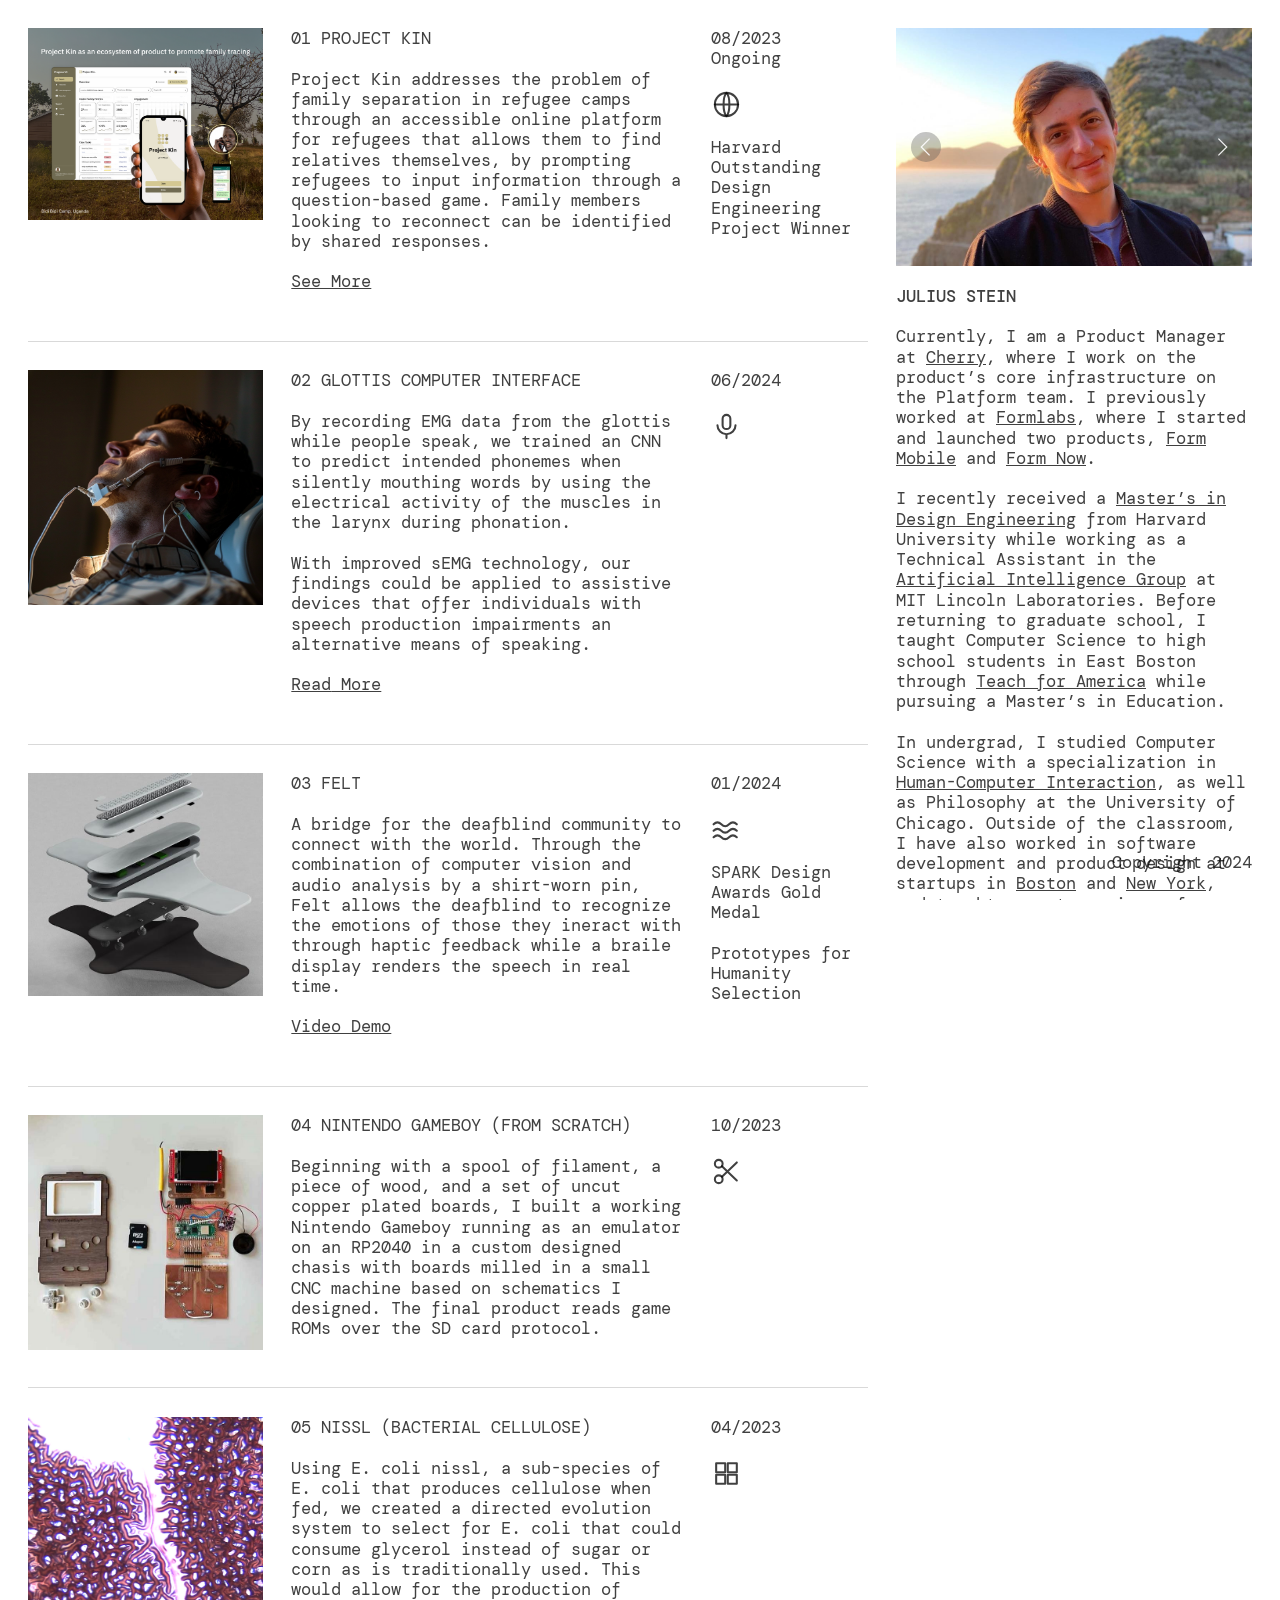
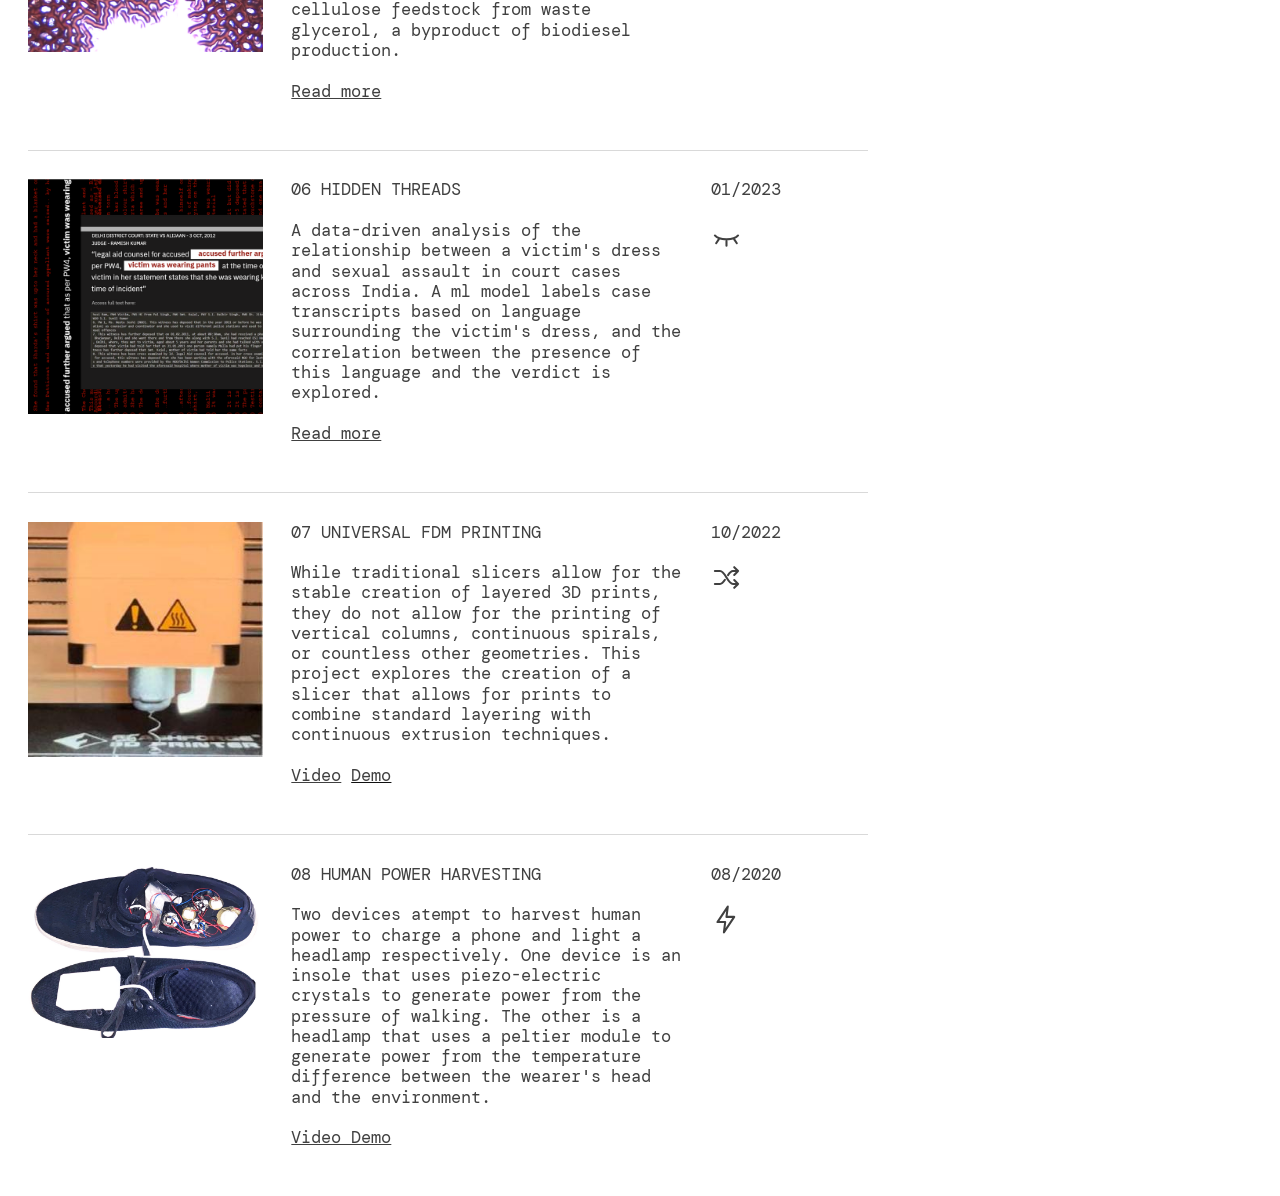
==== index.html @ 25048af4 "initial commit" ====
<!DOCTYPE html>
<html lang="en">
<head>
<meta charset="utf-8">
<meta name="viewport" content="width=device-width, initial-scale=1">
<title>Julius Stein</title>
<meta name="description" content="Julius Stein">
<meta property="og:title" content="Julius Stein">
<meta property="og:url" content="https://juliusstein.com">
<meta property="og:type" content="website">
<meta property="og:image" content="https://juliusstein.com/images/headshot-og.jpeg">
<meta name="twitter:card" content="summary_large_image">
<meta name="twitter:title" content="Julius Stein">
<link rel="icon" href="images/favicon.ico" sizes="any">
<link rel="preconnect" href="https://fonts.googleapis.com">
<link rel="preconnect" href="https://fonts.gstatic.com" crossorigin>
<link href="https://fonts.googleapis.com/css2?family=DM+Mono:wght@400;500&display=swap" rel="stylesheet">
<link rel="stylesheet" href="style.css">
</head>
<body>

<aside class="panel">
  <div class="slideshow" id="slideshow" aria-label="Photos of Julius">
    <div class="slides">
      <img class="slide active" src="images/headshot-1.jpg" data-fallback="https://freight.cargo.site/w/1000/q/75/i/K1742128180069906181771671910845/IMG-20240424-WA0009.jpg" alt="Julius Stein" width="1000" height="667">
      <img class="slide" src="images/headshot-2.jpg" data-fallback="https://freight.cargo.site/w/1000/q/75/i/G1742120150423571824888368085437/IMG-20240424-WA0008.jpg" alt="Julius Stein" width="1000" height="667">
      <img class="slide" src="images/headshot-3.jpg" data-fallback="https://freight.cargo.site/w/580/q/75/i/J1743443464410953806624097319357/WhatsApp-Image-2024-04-25-at-17.18.12_893aa826.jpg" alt="Julius Stein" width="580" height="387">
    </div>
    <button class="nav prev" aria-label="Previous photo"><svg viewBox="0 0 36 36"><circle cx="18" cy="18" r="18"/><path d="M22.3 28l-10-10 10-10"/></svg></button>
    <button class="nav next" aria-label="Next photo"><svg viewBox="0 0 36 36"><circle cx="18" cy="18" r="18"/><path d="M22.3 28l-10-10 10-10"/></svg></button>
  </div>

  <p class="name"><b>JULIUS STEIN</b></p>

  <p>Currently, I am a Product Manager at <a href="https://withcherry.com/" target="_blank" rel="noopener">Cherry</a>, where I work on the product’s core infrastructure on the Platform team. I previously worked at <a href="https://formlabs.com/" target="_blank" rel="noopener">Formlabs</a>, where I started and launched two products, <a href="https://now.formlabs.com/" target="_blank" rel="noopener">Form Mobile</a> and <a href="https://formlabs.com/software/form-mobile/" target="_blank" rel="noopener">Form Now</a>.</p>

  <p>I recently received a <a href="https://mde.harvard.edu/" target="_blank" rel="noopener">Master’s in Design Engineering</a> from Harvard University while working as a Technical Assistant in the <a href="https://www.ll.mit.edu/r-d/technology-office/artificial-intelligence-technology" target="_blank" rel="noopener">Artificial Intelligence Group</a> at MIT Lincoln Laboratories. Before returning to graduate school, I taught Computer Science to high school students in East Boston through <a href="https://www.teachforamerica.org/massachusetts" target="_blank" rel="noopener">Teach for America</a> while pursuing a Master’s in Education.</p>

  <p>In undergrad, I studied Computer Science with a specialization in <a href="https://lab.plopes.org/" target="_blank" rel="noopener">Human-Computer Interaction</a>, as well as Philosophy at the University of Chicago. Outside of the classroom, I have also worked in software development and product design at startups in <a href="https://www.snapapp.com/" target="_blank" rel="noopener">Boston</a> and <a href="https://www.bioliteenergy.com/" target="_blank" rel="noopener">New York</a>, and taught computer science for a number of <a href="https://www.wearebgc.org/" target="_blank" rel="noopener">non-profits</a>.</p>

  <p class="links">
    <a href="https://www.linkedin.com/in/julius-stein/">LinkedIn</a><br>
    <a href="https://github.com/JuliusStein">GitHub</a><br>
    <a href="https://harvard.academia.edu/JuliusStein">Publications</a><br>
    <a href="mailto:juliusastein@gmail.com">Email</a>
  </p>
</aside>

<main class="projects" id="overview">

  <!-- 01 -->
  <section class="project">
    <div class="col-media"><img src="images/kin.png" data-fallback="https://freight.cargo.site/w/700/q/75/i/T1921639459053810004922254768573/SquarePic.png" alt="Project Kin" width="1325" height="1080"></div>
    <div class="col-text">
      <p>01&nbsp;PROJECT&nbsp;KIN</p>
      <p>Project Kin addresses the problem of family separation in refugee camps through an accessible online platform for refugees that allows them to find relatives themselves, by prompting refugees to input information through a question-based game. Family members looking to reconnect can be identified by shared responses.</p>
      <p><a href="page-1.html">See More</a></p>
    </div>
    <div class="col-meta">
      <p>08/2023<br>Ongoing</p>
      <span class="icon" data-icon="globe"></span>
      <p>Harvard Outstanding Design Engineering Project Winner</p>
    </div>
  </section>
  <hr>

  <!-- 02 -->
  <section class="project">
    <div class="col-media"><img src="images/glottis.png" data-fallback="https://freight.cargo.site/w/700/q/75/i/I1741830804259211326674719488445/0_2.png" alt="Glottis Computer Interface" width="1024" height="1024"></div>
    <div class="col-text">
      <p>02 GLOTTIS COMPUTER INTERFACE</p>
      <p>By recording EMG data from the glottis while people speak, we trained an CNN to predict intended phonemes when silently mouthing words by using the electrical activity of the muscles in the larynx during phonation.</p>
      <p>With improved sEMG technology, our findings could be applied to assistive devices that offer individuals with speech production impairments an alternative means of speaking.</p>
      <p><a href="files/Glottis-Computer-Interface.pdf" target="_blank" rel="noopener">Read</a><u> More</u></p>
    </div>
    <div class="col-meta">
      <p>06/2024</p>
      <span class="icon" data-icon="microphone"></span>
    </div>
  </section>
  <hr>

  <!-- 03 -->
  <section class="project">
    <div class="col-media"><img src="images/felt.jpg" data-fallback="https://freight.cargo.site/w/600/q/75/i/A1741791880836005804351299008957/feltExplodedView.jpg" alt="Felt exploded view" width="702" height="666"></div>
    <div class="col-text">
      <p>03 FELT</p>
      <p>A bridge for the deafblind community to connect with the world. Through the combination of computer vision and audio analysis by a shirt-worn pin, Felt allows the deafblind to recognize the emotions of those they ineract with through haptic feedback while a braile display renders the speech in real time.</p>
      <p><a href="https://youtu.be/mPGSOm6pWeE" target="_blank" rel="noopener">Video Demo</a></p>
    </div>
    <div class="col-meta">
      <p>01/2024</p>
      <span class="icon" data-icon="waves"></span>
      <p>SPARK Design Awards Gold Medal</p>
      <p>Prototypes for Humanity Selection</p>
    </div>
  </section>
  <hr>

  <!-- 04 -->
  <section class="project">
    <div class="col-media"><img src="images/gameboy.jpg" data-fallback="https://freight.cargo.site/w/600/q/75/i/P1742142618022898024984659376573/disassembledBoardsSquare.jpg" alt="Disassembled Gameboy boards" width="629" height="629"></div>
    <div class="col-text">
      <p>04 NINTENDO GAMEBOY (FROM SCRATCH)</p>
      <p>Beginning with a spool of filament, a piece of wood, and a set of uncut copper plated boards, I built a working Nintendo Gameboy running as an emulator on an RP2040 in a custom designed chasis with boards milled in a small CNC machine based on schematics I designed. The final product reads game ROMs over the SD card protocol.</p>    </div>
    <div class="col-meta">
      <p>10/2023</p>
      <span class="icon" data-icon="scissors"></span>
    </div>
  </section>
  <hr>

  <!-- 05 -->
  <section class="project">
    <div class="col-media"><img src="images/nissl.png" data-fallback="https://freight.cargo.site/w/600/q/75/i/P1741845463665365774770874104253/p4.png" alt="Nissl bacterial cellulose" width="719" height="720"></div>
    <div class="col-text">
      <p>05 NISSL (BACTERIAL CELLULOSE)</p>
      <p>Using E. coli nissl, a sub-species of E. coli that produces cellulose when fed, we created a directed evolution system to select for E. coli that could consume glycerol instead of sugar or corn as is traditionally used. This would allow for the production of cellulose feedstock from waste glycerol, a byproduct of biodiesel production.</p>
      <p><a href="files/nisslPresentation.pdf">Read more</a></p>
    </div>
    <div class="col-meta">
      <p>04/2023</p>
      <span class="icon" data-icon="grid"></span>
    </div>
  </section>
  <hr>

  <!-- 06 -->
  <section class="project">
    <div class="col-media"><img src="images/hidden-threads.png" data-fallback="https://freight.cargo.site/w/600/q/75/i/O1741837594339684162497283373501/hiddenThreads_square.png" alt="Hidden Threads" width="831" height="831"></div>
    <div class="col-text">
      <p>06 HIDDEN THREADS</p>
      <p>A data-driven analysis of the relationship between a victim's dress and sexual assault in court cases across India. A ml model labels case transcripts based on language surrounding the victim's dress, and the correlation between the presence of this language and the verdict is explored.</p>
      <p><a href="files/DataViz_Doc.pdf">Read more</a></p>
    </div>
    <div class="col-meta">
      <p>01/2023</p>
      <span class="icon" data-icon="eye"></span>
    </div>
  </section>
  <hr>

  <!-- 07 -->
  <section class="project">
    <div class="col-media"><img src="images/print-head.jpg" data-fallback="https://freight.cargo.site/w/295/q/75/i/E1741794851222970273431847975357/print_head.jpg" alt="Print head" width="295" height="295"></div>
    <div class="col-text">
      <p>07 UNIVERSAL FDM PRINTING</p>
      <p>While traditional slicers allow for the stable creation of layered 3D prints, they do not allow for the printing of vertical columns, continuous spirals, or countless other geometries. This project explores the creation of a slicer that allows for prints to combine standard layering with continuous extrusion techniques.</p>
      <p><a href="https://youtu.be/z_kDVyPk1Vg" target="_blank" rel="noopener">Video</a> <u><a href="https://youtu.be/z_kDVyPk1Vg">Demo</a></u></p>
    </div>
    <div class="col-meta">
      <p>10/2022</p>
      <span class="icon" data-icon="shuffle"></span>
    </div>
  </section>
  <hr>

  <!-- 08 -->
  <section class="project">
    <div class="col-media"><img src="images/bodypower.png" data-fallback="https://freight.cargo.site/w/800/q/75/i/W1741795868800713611471843768765/bodypower.png" alt="Human power harvesting" width="851" height="632"></div>
    <div class="col-text">
      <p>08 HUMAN POWER HARVESTING</p>
      <p>Two devices atempt to harvest human power to charge a phone and light a headlamp respectively. One device is an insole that uses piezo-electric crystals to generate power from the pressure of walking. The other is a headlamp that uses a peltier module to generate power from the temperature difference between the wearer's head and the environment.</p>
      <p><a href="https://youtu.be/wUxrhV8IuZ8" target="_blank" rel="noopener">Video Demo</a></p>
    </div>
    <div class="col-meta">
      <p>08/2020</p>
      <span class="icon" data-icon="bolt"></span>
    </div>
  </section>
</main>

<footer class="copyright">Copyright 2024</footer>

<script src="script.js"></script>
</body>
</html>
---- style.css ----
:root {
  --text: rgba(0, 0, 0, 0.75);
  --text-strong: rgba(0, 0, 0, 0.85);
  --rule: rgba(0, 0, 0, 0.15);
  --pad: 2rem;
}

* { box-sizing: border-box; }

html { font-size: 14.08px; }

body {
  margin: 0;
  background: #fff;
  color: var(--text);
  font-family: "DM Mono", "Monument Grotesk Mono Variable", ui-monospace, Menlo, Consolas, monospace;
  font-size: 1.2rem;
  font-weight: 400;
  line-height: 1.2;
  -webkit-font-smoothing: antialiased;
}

p { margin: 0 0 1.2em; }
a { color: inherit; text-decoration: underline; }
a:active { opacity: .7; }
b { font-weight: 500; }
hr { border: 0; height: 1px; background: var(--rule); margin: 1.7em 0; }

/* Fixed right-hand panel (30% wide) */
.panel {
  position: fixed;
  top: 0;
  right: 0;
  width: 30%;
  max-height: 100vh;
  overflow-y: auto;
  scrollbar-width: none;
  padding: 2rem 2rem 2rem 0;
  z-index: 10;
}
.panel::-webkit-scrollbar { display: none; }
.name { margin-bottom: 1.2em; }
.links { margin-top: 1.2em; }

/* Main project column (70% wide) */
.projects {
  width: 70%;
  max-width: 70%;
  padding: 2rem;
  min-height: 100vh;
}

.project {
  display: grid;
  grid-template-columns: 3fr 5fr 2fr;
  gap: 2rem;
  align-items: start;
}
.project img { display: block; max-width: 100%; height: auto; }
.col-text p:first-child { margin-bottom: 1.2em; }
.col-meta .icon { display: inline-block; width: 2.2rem; height: 2.2rem; margin: 0 0 1em; color: var(--text); }
.col-meta .icon svg { width: 100%; height: 100%; fill: none; stroke: currentColor; stroke-width: 1.6; stroke-linecap: round; stroke-linejoin: round; }

/* Slideshow */
.slideshow { position: relative; margin-bottom: 1.2em; overflow: hidden; touch-action: pan-y; }
.slideshow .slides { position: relative; }
.slideshow .slide { display: none; width: 100%; height: auto; }
.slideshow .slide.active { display: block; }
.slideshow .nav {
  position: absolute; top: 0; bottom: 0; margin: auto 0; height: 30px; width: 30px;
  padding: 0; border: 0; background: none; cursor: pointer;
}
.slideshow .nav svg { width: 30px; height: 30px; display: block; }
.slideshow .nav circle { fill: rgba(87, 87, 87, 0.35); }
.slideshow .nav path { fill: none; stroke: rgba(255, 255, 255, 0.9); stroke-width: 1.5; }
.slideshow .nav:active { opacity: .7; }
.slideshow .prev { left: 15px; }
.slideshow .next { right: 15px; transform: scaleX(-1); }

.copyright {
  position: fixed; bottom: 0; right: 0; width: 30%;
  padding: 2rem 2rem 2rem 0; text-align: right; pointer-events: none; z-index: 11;
}

/* Project page (page-1.html) */
.slideshow .slide img, .slideshow .slide video { display: block; width: 100%; height: auto; }
.main-show { margin-bottom: 2rem; }
.main-show .slide img, .main-show .slide video { max-height: 80vh; object-fit: contain; object-position: left top; width: auto; max-width: 100%; }
.doc-head { display: flex; justify-content: space-between; margin-bottom: 2rem; }
.doc-id { color: rgba(0, 0, 0, 0.4); }
.detail-grid { display: grid; grid-template-columns: 3fr 9fr; gap: 2rem; margin-bottom: 3rem; }
a.blue { color: rgba(0, 43, 255, 0.75); }
.media-grid { display: grid; grid-template-columns: repeat(3, 1fr); gap: 1rem; align-items: start; }
.media-grid img, .media-grid video { width: 100%; height: auto; display: block; }
.page-nav { margin-top: 3rem; }

/* Subpages */
.subpage { max-width: 40rem; padding: 2rem; }

/* Mobile: single column */
@media (max-width: 800px) {
  html { font-size: 16px; }
  .panel { position: static; width: 100%; max-height: none; padding: 1.5rem; }
  .projects { width: 100%; max-width: 100%; padding: 1.5rem; min-height: 0; }
  .project, .detail-grid { grid-template-columns: 1fr; gap: 1rem; }
  .media-grid { grid-template-columns: repeat(2, 1fr); }
  .copyright { position: static; width: 100%; padding: 0 1.5rem 1.5rem; }
}
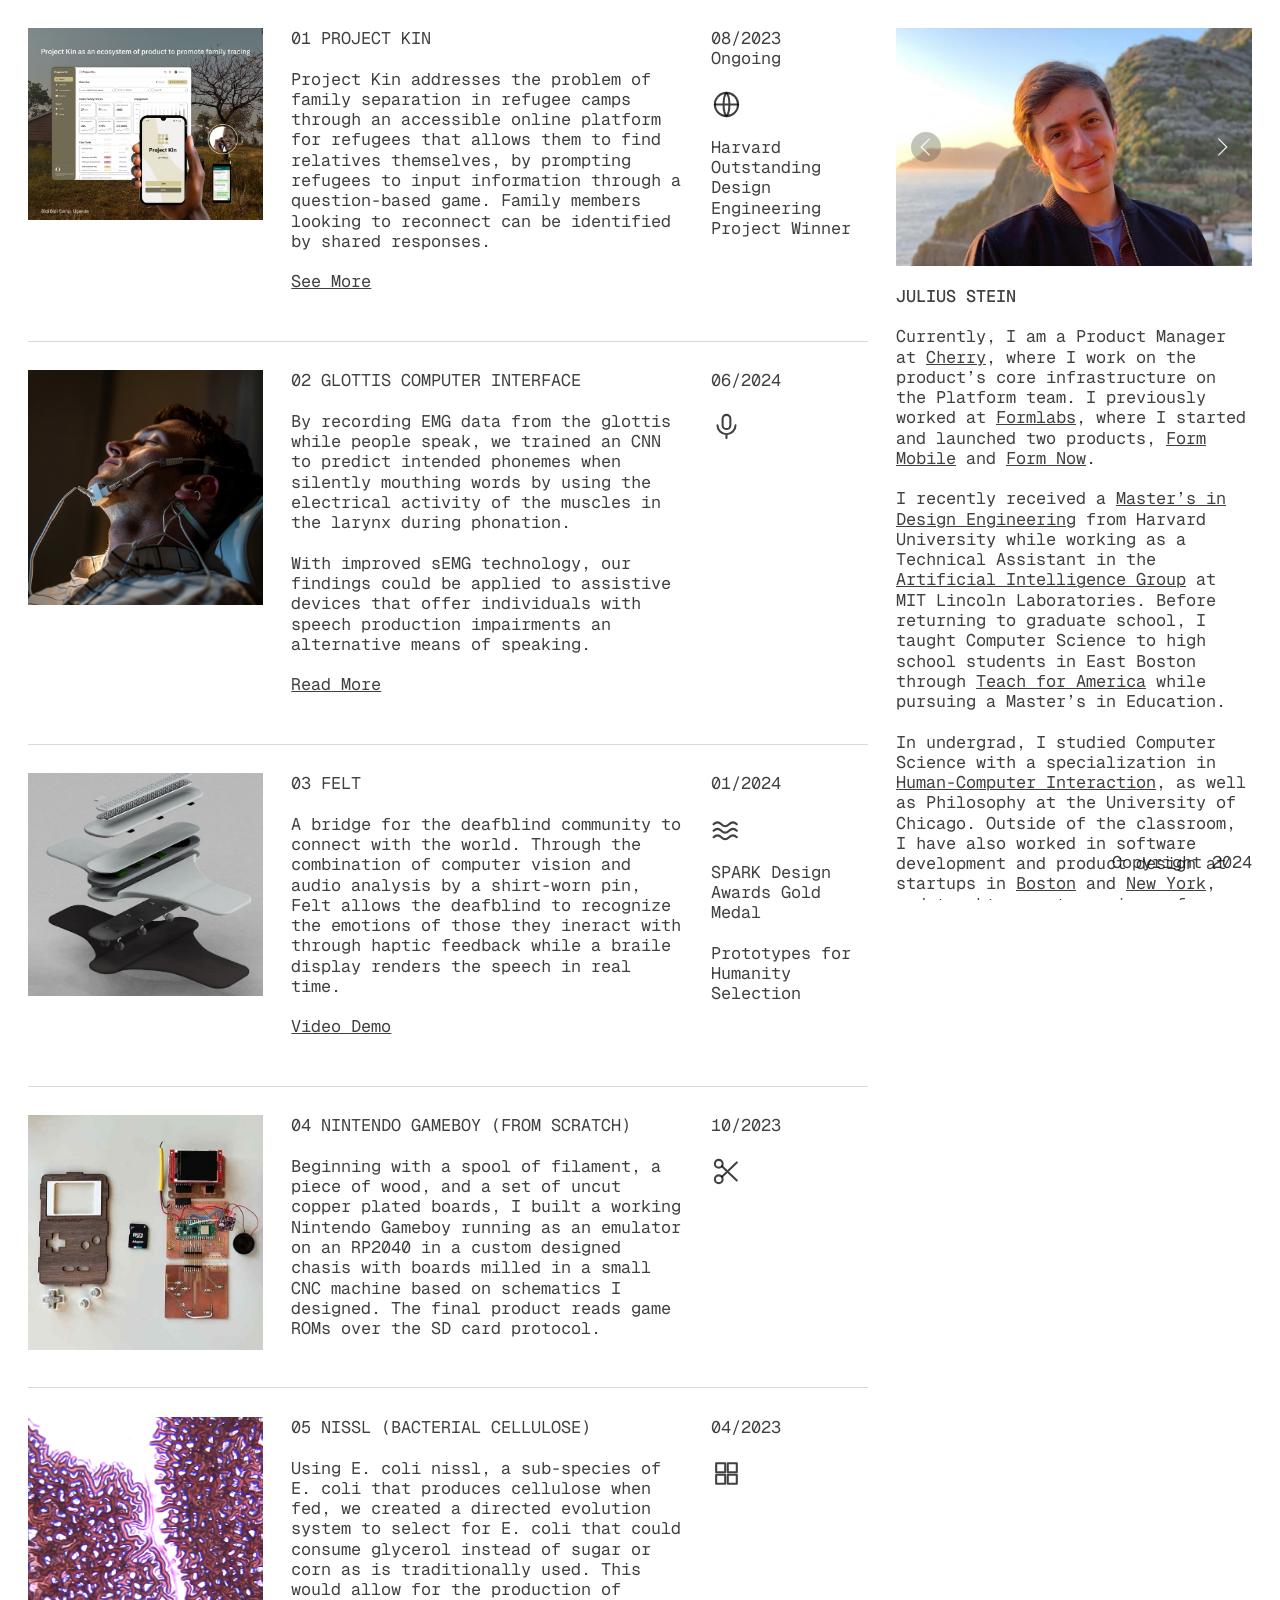
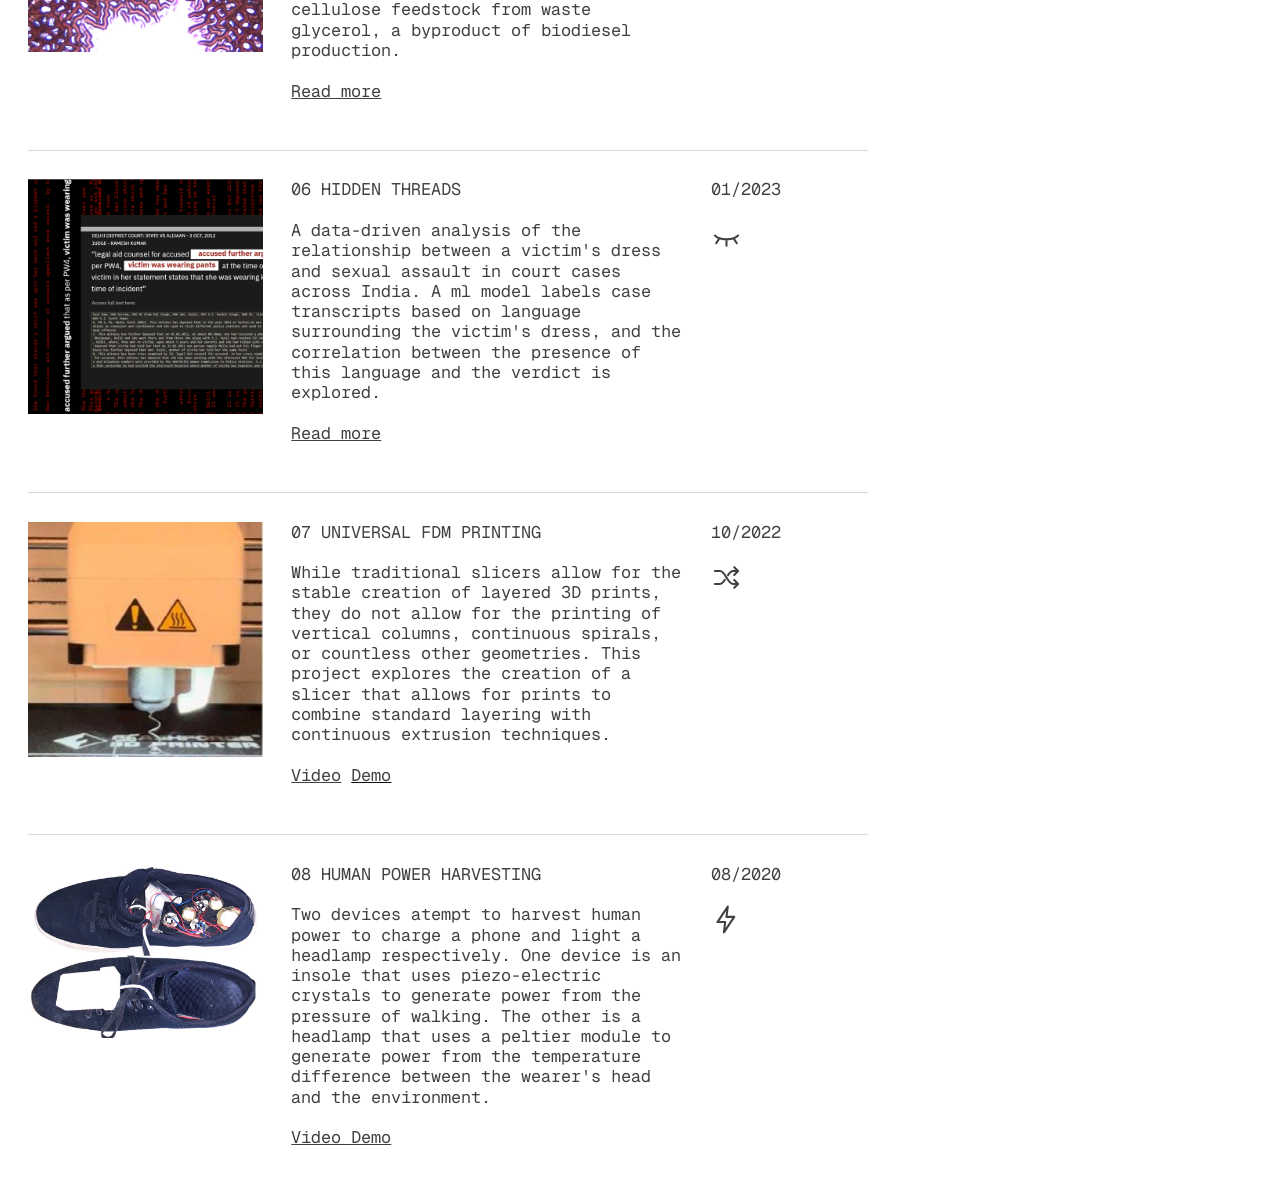
==== commit 724943a8: "font fizes" ====
--- a/index.html
+++ b/index.html
@@ -14,7 +14,7 @@
 <link rel="icon" href="images/favicon.ico" sizes="any">
 <link rel="preconnect" href="https://fonts.googleapis.com">
 <link rel="preconnect" href="https://fonts.gstatic.com" crossorigin>
-<link href="https://fonts.googleapis.com/css2?family=DM+Mono:wght@400;500&display=swap" rel="stylesheet">
+<link href="https://fonts.googleapis.com/css2?family=Geist+Mono:wght@400;500&display=swap" rel="stylesheet">
 <link rel="stylesheet" href="style.css">
 </head>
 <body>
@@ -45,6 +45,8 @@
     <a href="mailto:juliusastein@gmail.com">Email</a>
   </p>
 </aside>
+
+<hr class="section-divider">
 
 <main class="projects" id="overview">
 
--- a/style.css
+++ b/style.css
@@ -13,7 +13,7 @@
   margin: 0;
   background: #fff;
   color: var(--text);
-  font-family: "DM Mono", "Monument Grotesk Mono Variable", ui-monospace, Menlo, Consolas, monospace;
+  font-family: "Geist Mono", "Monument Grotesk Mono Variable", ui-monospace, Menlo, Consolas, monospace;
   font-size: 1.2rem;
   font-weight: 400;
   line-height: 1.2;
@@ -98,10 +98,18 @@
 .subpage { max-width: 40rem; padding: 2rem; }
 
 /* Mobile: single column */
+.section-divider { display: none; }
+
 @media (max-width: 800px) {
-  html { font-size: 16px; }
-  .panel { position: static; width: 100%; max-height: none; padding: 1.5rem; }
+  /* Mono type is wide, so body text is ~16.5px on phones (between 14px and the original 19px) */
+  html { font-size: 13.75px; -webkit-text-size-adjust: 100%; }
+  body { line-height: 1.35; }
+  p { margin-bottom: 1em; }
+  .panel { position: static; width: 100%; max-height: none; padding: 1.25rem 1.5rem 0; overflow: visible; }
+  .section-divider { display: block; margin: 1.5rem 1.5rem 0; }
   .projects { width: 100%; max-width: 100%; padding: 1.5rem; min-height: 0; }
+  .col-meta .icon { width: 1.8rem; height: 1.8rem; }
+  hr { margin: 1.5em 0; }
   .project, .detail-grid { grid-template-columns: 1fr; gap: 1rem; }
   .media-grid { grid-template-columns: repeat(2, 1fr); }
   .copyright { position: static; width: 100%; padding: 0 1.5rem 1.5rem; }
